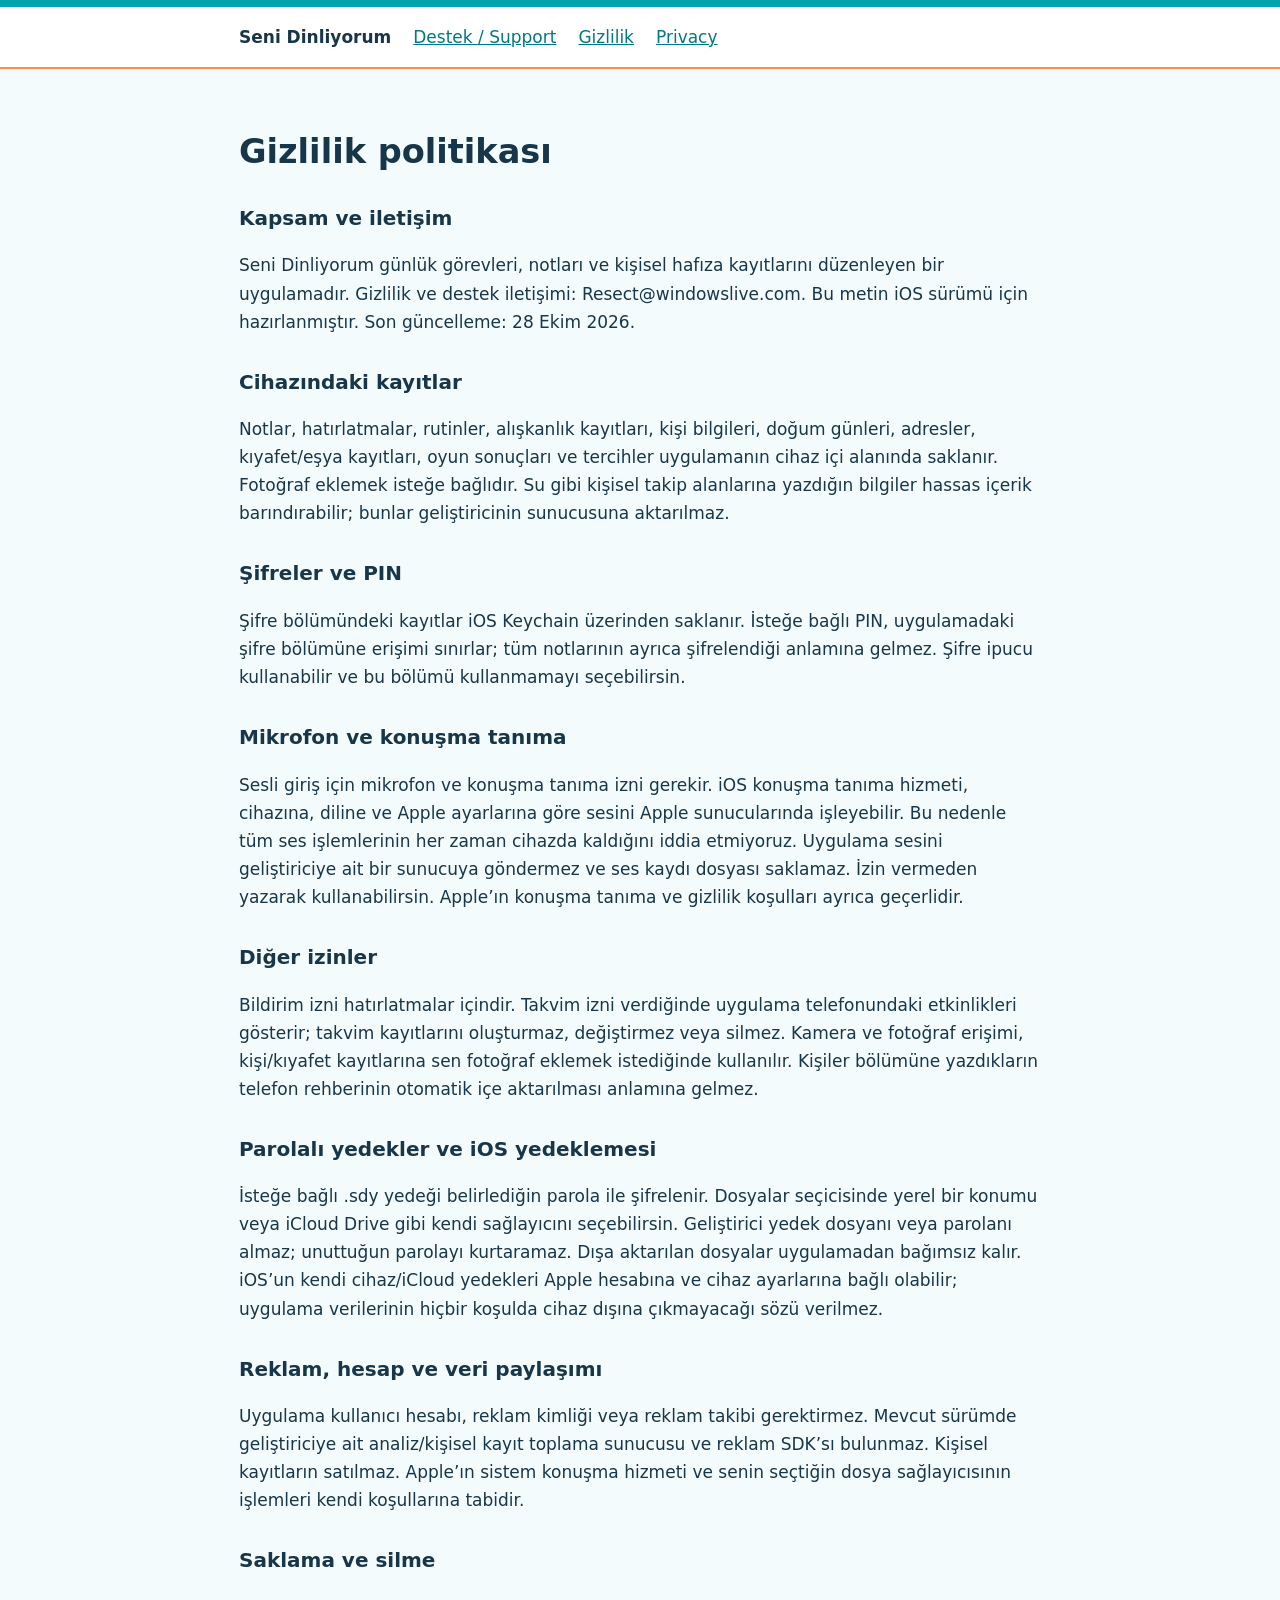
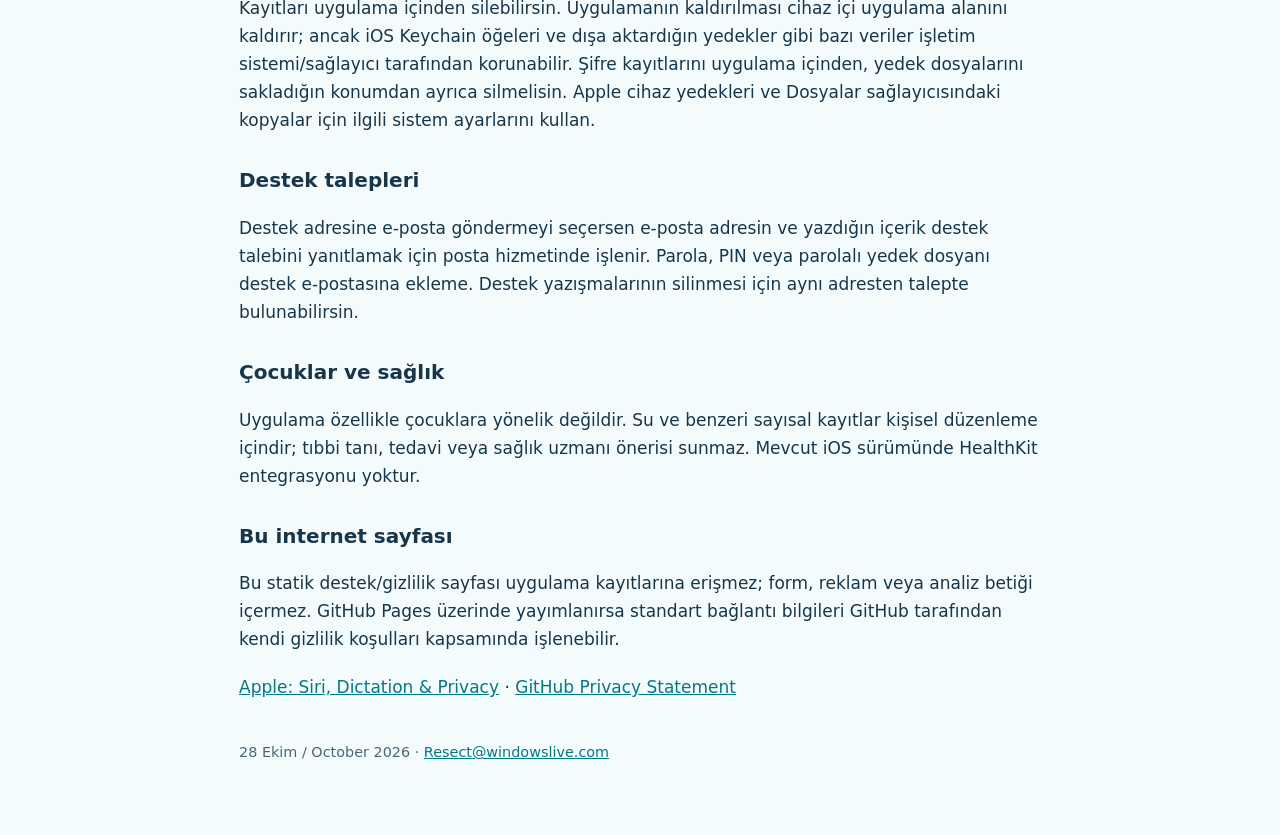
==== privacy.html @ 0890adbb "Publish support and bilingual privacy pages only" ====
<!doctype html><html lang="tr"><head><meta charset="utf-8"><meta name="viewport" content="width=device-width,initial-scale=1"><meta name="description" content="Seni Dinliyorum destek ve gizlilik bilgileri / Support and privacy information"><title>Gizlilik politikası · Seni Dinliyorum</title><link rel="stylesheet" href="site.css"></head><body><header><nav><strong>Seni Dinliyorum</strong><a href="index.html">Destek / Support</a><a href="privacy.html">Gizlilik</a><a href="privacy-en.html">Privacy</a></nav></header><main><h1>Gizlilik politikası</h1><section><h2>Kapsam ve iletişim</h2><p>Seni Dinliyorum günlük görevleri, notları ve kişisel hafıza kayıtlarını düzenleyen bir uygulamadır. Gizlilik ve destek iletişimi: Resect@windowslive.com. Bu metin iOS sürümü için hazırlanmıştır. Son güncelleme: 28 Ekim 2026.</p></section><section><h2>Cihazındaki kayıtlar</h2><p>Notlar, hatırlatmalar, rutinler, alışkanlık kayıtları, kişi bilgileri, doğum günleri, adresler, kıyafet/eşya kayıtları, oyun sonuçları ve tercihler uygulamanın cihaz içi alanında saklanır. Fotoğraf eklemek isteğe bağlıdır. Su gibi kişisel takip alanlarına yazdığın bilgiler hassas içerik barındırabilir; bunlar geliştiricinin sunucusuna aktarılmaz.</p></section><section><h2>Şifreler ve PIN</h2><p>Şifre bölümündeki kayıtlar iOS Keychain üzerinden saklanır. İsteğe bağlı PIN, uygulamadaki şifre bölümüne erişimi sınırlar; tüm notlarının ayrıca şifrelendiği anlamına gelmez. Şifre ipucu kullanabilir ve bu bölümü kullanmamayı seçebilirsin.</p></section><section><h2>Mikrofon ve konuşma tanıma</h2><p>Sesli giriş için mikrofon ve konuşma tanıma izni gerekir. iOS konuşma tanıma hizmeti, cihazına, diline ve Apple ayarlarına göre sesini Apple sunucularında işleyebilir. Bu nedenle tüm ses işlemlerinin her zaman cihazda kaldığını iddia etmiyoruz. Uygulama sesini geliştiriciye ait bir sunucuya göndermez ve ses kaydı dosyası saklamaz. İzin vermeden yazarak kullanabilirsin. Apple’ın konuşma tanıma ve gizlilik koşulları ayrıca geçerlidir.</p></section><section><h2>Diğer izinler</h2><p>Bildirim izni hatırlatmalar içindir. Takvim izni verdiğinde uygulama telefonundaki etkinlikleri gösterir; takvim kayıtlarını oluşturmaz, değiştirmez veya silmez. Kamera ve fotoğraf erişimi, kişi/kıyafet kayıtlarına sen fotoğraf eklemek istediğinde kullanılır. Kişiler bölümüne yazdıkların telefon rehberinin otomatik içe aktarılması anlamına gelmez.</p></section><section><h2>Parolalı yedekler ve iOS yedeklemesi</h2><p>İsteğe bağlı .sdy yedeği belirlediğin parola ile şifrelenir. Dosyalar seçicisinde yerel bir konumu veya iCloud Drive gibi kendi sağlayıcını seçebilirsin. Geliştirici yedek dosyanı veya parolanı almaz; unuttuğun parolayı kurtaramaz. Dışa aktarılan dosyalar uygulamadan bağımsız kalır. iOS’un kendi cihaz/iCloud yedekleri Apple hesabına ve cihaz ayarlarına bağlı olabilir; uygulama verilerinin hiçbir koşulda cihaz dışına çıkmayacağı sözü verilmez.</p></section><section><h2>Reklam, hesap ve veri paylaşımı</h2><p>Uygulama kullanıcı hesabı, reklam kimliği veya reklam takibi gerektirmez. Mevcut sürümde geliştiriciye ait analiz/kişisel kayıt toplama sunucusu ve reklam SDK’sı bulunmaz. Kişisel kayıtların satılmaz. Apple’ın sistem konuşma hizmeti ve senin seçtiğin dosya sağlayıcısının işlemleri kendi koşullarına tabidir.</p></section><section><h2>Saklama ve silme</h2><p>Kayıtları uygulama içinden silebilirsin. Uygulamanın kaldırılması cihaz içi uygulama alanını kaldırır; ancak iOS Keychain öğeleri ve dışa aktardığın yedekler gibi bazı veriler işletim sistemi/sağlayıcı tarafından korunabilir. Şifre kayıtlarını uygulama içinden, yedek dosyalarını sakladığın konumdan ayrıca silmelisin. Apple cihaz yedekleri ve Dosyalar sağlayıcısındaki kopyalar için ilgili sistem ayarlarını kullan.</p></section><section><h2>Destek talepleri</h2><p>Destek adresine e-posta göndermeyi seçersen e-posta adresin ve yazdığın içerik destek talebini yanıtlamak için posta hizmetinde işlenir. Parola, PIN veya parolalı yedek dosyanı destek e-postasına ekleme. Destek yazışmalarının silinmesi için aynı adresten talepte bulunabilirsin.</p></section><section><h2>Çocuklar ve sağlık</h2><p>Uygulama özellikle çocuklara yönelik değildir. Su ve benzeri sayısal kayıtlar kişisel düzenleme içindir; tıbbi tanı, tedavi veya sağlık uzmanı önerisi sunmaz. Mevcut iOS sürümünde HealthKit entegrasyonu yoktur.</p></section><section><h2>Bu internet sayfası</h2><p>Bu statik destek/gizlilik sayfası uygulama kayıtlarına erişmez; form, reklam veya analiz betiği içermez. GitHub Pages üzerinde yayımlanırsa standart bağlantı bilgileri GitHub tarafından kendi gizlilik koşulları kapsamında işlenebilir.</p></section><p><a href="https://www.apple.com/legal/privacy/data/en/ask-siri-dictation/">Apple: Siri, Dictation &amp; Privacy</a> · <a href="https://docs.github.com/en/site-policy/privacy-policies/github-general-privacy-statement">GitHub Privacy Statement</a></p><footer>28 Ekim / October 2026 · <a href="mailto:Resect@windowslive.com">Resect@windowslive.com</a></footer></main></body></html>
---- site.css ----
*{box-sizing:border-box}body{margin:0;background:#f4fbfc;color:#17364a;font:17px/1.65 system-ui,sans-serif}main{max-width:850px;margin:0 auto;padding:40px 24px 70px}header{border-top:7px solid #00a4ad;background:white;border-bottom:2px solid #ff8d4a}nav{max-width:850px;margin:auto;padding:16px 24px;display:flex;gap:22px;flex-wrap:wrap}a{color:#007985}h1{font-size:2.1rem;line-height:1.2}h2{font-size:1.25rem;margin-top:30px}p{margin:10px 0 20px}.card{padding:22px;background:white;border:1px solid #cce7e9;border-radius:18px;margin:22px 0}footer{font-size:.9rem;color:#496777;margin-top:40px}button{font:inherit}
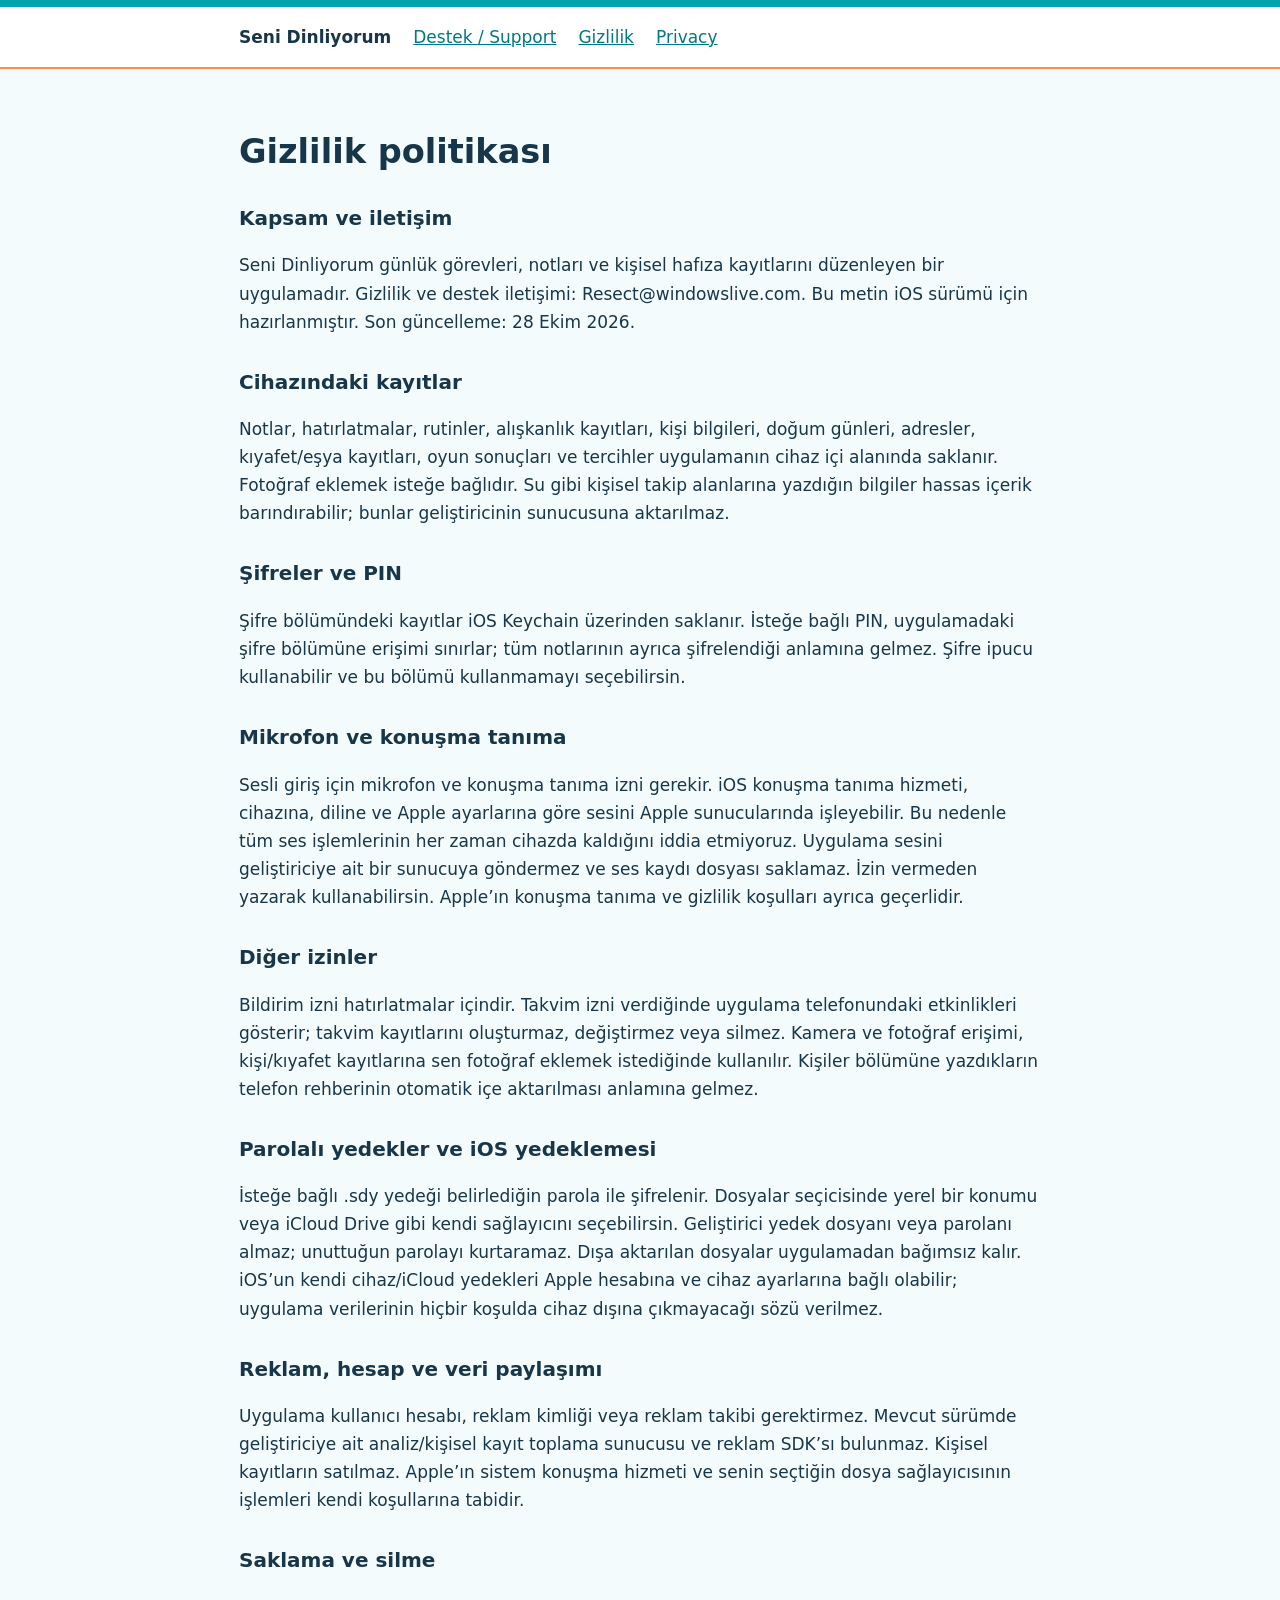
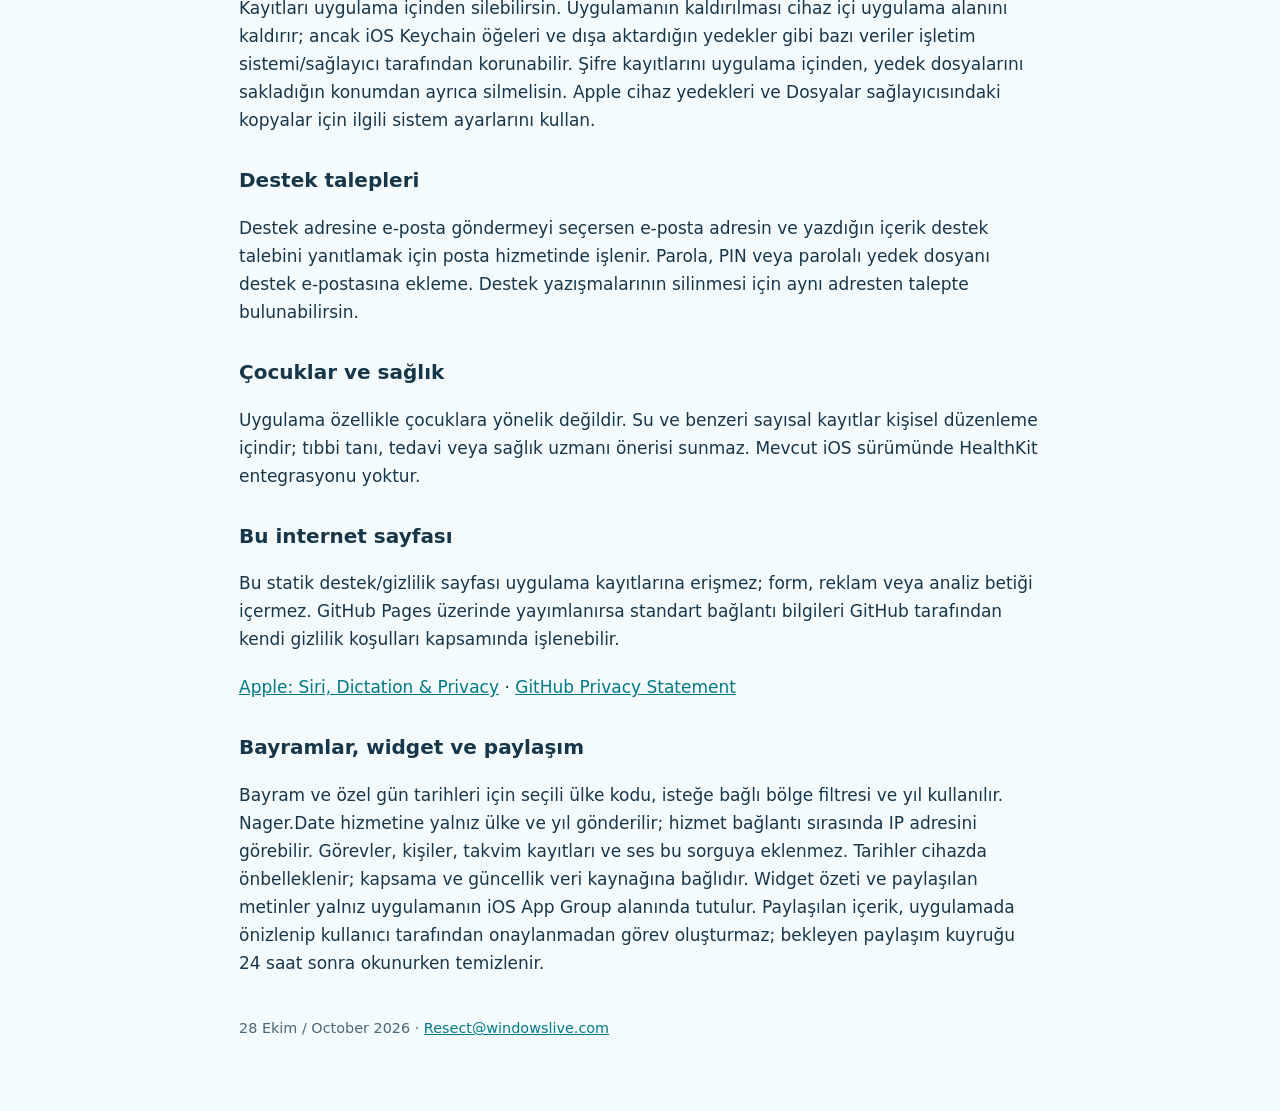
==== commit 49091887: "Explain regional holiday requests and on-device iOS extensions" ====
--- a/privacy.html
+++ b/privacy.html
@@ -1 +1 @@
-<!doctype html><html lang="tr"><head><meta charset="utf-8"><meta name="viewport" content="width=device-width,initial-scale=1"><meta name="description" content="Seni Dinliyorum destek ve gizlilik bilgileri / Support and privacy information"><title>Gizlilik politikası · Seni Dinliyorum</title><link rel="stylesheet" href="site.css"></head><body><header><nav><strong>Seni Dinliyorum</strong><a href="index.html">Destek / Support</a><a href="privacy.html">Gizlilik</a><a href="privacy-en.html">Privacy</a></nav></header><main><h1>Gizlilik politikası</h1><section><h2>Kapsam ve iletişim</h2><p>Seni Dinliyorum günlük görevleri, notları ve kişisel hafıza kayıtlarını düzenleyen bir uygulamadır. Gizlilik ve destek iletişimi: Resect@windowslive.com. Bu metin iOS sürümü için hazırlanmıştır. Son güncelleme: 28 Ekim 2026.</p></section><section><h2>Cihazındaki kayıtlar</h2><p>Notlar, hatırlatmalar, rutinler, alışkanlık kayıtları, kişi bilgileri, doğum günleri, adresler, kıyafet/eşya kayıtları, oyun sonuçları ve tercihler uygulamanın cihaz içi alanında saklanır. Fotoğraf eklemek isteğe bağlıdır. Su gibi kişisel takip alanlarına yazdığın bilgiler hassas içerik barındırabilir; bunlar geliştiricinin sunucusuna aktarılmaz.</p></section><section><h2>Şifreler ve PIN</h2><p>Şifre bölümündeki kayıtlar iOS Keychain üzerinden saklanır. İsteğe bağlı PIN, uygulamadaki şifre bölümüne erişimi sınırlar; tüm notlarının ayrıca şifrelendiği anlamına gelmez. Şifre ipucu kullanabilir ve bu bölümü kullanmamayı seçebilirsin.</p></section><section><h2>Mikrofon ve konuşma tanıma</h2><p>Sesli giriş için mikrofon ve konuşma tanıma izni gerekir. iOS konuşma tanıma hizmeti, cihazına, diline ve Apple ayarlarına göre sesini Apple sunucularında işleyebilir. Bu nedenle tüm ses işlemlerinin her zaman cihazda kaldığını iddia etmiyoruz. Uygulama sesini geliştiriciye ait bir sunucuya göndermez ve ses kaydı dosyası saklamaz. İzin vermeden yazarak kullanabilirsin. Apple’ın konuşma tanıma ve gizlilik koşulları ayrıca geçerlidir.</p></section><section><h2>Diğer izinler</h2><p>Bildirim izni hatırlatmalar içindir. Takvim izni verdiğinde uygulama telefonundaki etkinlikleri gösterir; takvim kayıtlarını oluşturmaz, değiştirmez veya silmez. Kamera ve fotoğraf erişimi, kişi/kıyafet kayıtlarına sen fotoğraf eklemek istediğinde kullanılır. Kişiler bölümüne yazdıkların telefon rehberinin otomatik içe aktarılması anlamına gelmez.</p></section><section><h2>Parolalı yedekler ve iOS yedeklemesi</h2><p>İsteğe bağlı .sdy yedeği belirlediğin parola ile şifrelenir. Dosyalar seçicisinde yerel bir konumu veya iCloud Drive gibi kendi sağlayıcını seçebilirsin. Geliştirici yedek dosyanı veya parolanı almaz; unuttuğun parolayı kurtaramaz. Dışa aktarılan dosyalar uygulamadan bağımsız kalır. iOS’un kendi cihaz/iCloud yedekleri Apple hesabına ve cihaz ayarlarına bağlı olabilir; uygulama verilerinin hiçbir koşulda cihaz dışına çıkmayacağı sözü verilmez.</p></section><section><h2>Reklam, hesap ve veri paylaşımı</h2><p>Uygulama kullanıcı hesabı, reklam kimliği veya reklam takibi gerektirmez. Mevcut sürümde geliştiriciye ait analiz/kişisel kayıt toplama sunucusu ve reklam SDK’sı bulunmaz. Kişisel kayıtların satılmaz. Apple’ın sistem konuşma hizmeti ve senin seçtiğin dosya sağlayıcısının işlemleri kendi koşullarına tabidir.</p></section><section><h2>Saklama ve silme</h2><p>Kayıtları uygulama içinden silebilirsin. Uygulamanın kaldırılması cihaz içi uygulama alanını kaldırır; ancak iOS Keychain öğeleri ve dışa aktardığın yedekler gibi bazı veriler işletim sistemi/sağlayıcı tarafından korunabilir. Şifre kayıtlarını uygulama içinden, yedek dosyalarını sakladığın konumdan ayrıca silmelisin. Apple cihaz yedekleri ve Dosyalar sağlayıcısındaki kopyalar için ilgili sistem ayarlarını kullan.</p></section><section><h2>Destek talepleri</h2><p>Destek adresine e-posta göndermeyi seçersen e-posta adresin ve yazdığın içerik destek talebini yanıtlamak için posta hizmetinde işlenir. Parola, PIN veya parolalı yedek dosyanı destek e-postasına ekleme. Destek yazışmalarının silinmesi için aynı adresten talepte bulunabilirsin.</p></section><section><h2>Çocuklar ve sağlık</h2><p>Uygulama özellikle çocuklara yönelik değildir. Su ve benzeri sayısal kayıtlar kişisel düzenleme içindir; tıbbi tanı, tedavi veya sağlık uzmanı önerisi sunmaz. Mevcut iOS sürümünde HealthKit entegrasyonu yoktur.</p></section><section><h2>Bu internet sayfası</h2><p>Bu statik destek/gizlilik sayfası uygulama kayıtlarına erişmez; form, reklam veya analiz betiği içermez. GitHub Pages üzerinde yayımlanırsa standart bağlantı bilgileri GitHub tarafından kendi gizlilik koşulları kapsamında işlenebilir.</p></section><p><a href="https://www.apple.com/legal/privacy/data/en/ask-siri-dictation/">Apple: Siri, Dictation &amp; Privacy</a> · <a href="https://docs.github.com/en/site-policy/privacy-policies/github-general-privacy-statement">GitHub Privacy Statement</a></p><footer>28 Ekim / October 2026 · <a href="mailto:Resect@windowslive.com">Resect@windowslive.com</a></footer></main></body></html>+<!doctype html><html lang="tr"><head><meta charset="utf-8"><meta name="viewport" content="width=device-width,initial-scale=1"><meta name="description" content="Seni Dinliyorum destek ve gizlilik bilgileri / Support and privacy information"><title>Gizlilik politikası · Seni Dinliyorum</title><link rel="stylesheet" href="site.css"></head><body><header><nav><strong>Seni Dinliyorum</strong><a href="index.html">Destek / Support</a><a href="privacy.html">Gizlilik</a><a href="privacy-en.html">Privacy</a></nav></header><main><h1>Gizlilik politikası</h1><section><h2>Kapsam ve iletişim</h2><p>Seni Dinliyorum günlük görevleri, notları ve kişisel hafıza kayıtlarını düzenleyen bir uygulamadır. Gizlilik ve destek iletişimi: Resect@windowslive.com. Bu metin iOS sürümü için hazırlanmıştır. Son güncelleme: 28 Ekim 2026.</p></section><section><h2>Cihazındaki kayıtlar</h2><p>Notlar, hatırlatmalar, rutinler, alışkanlık kayıtları, kişi bilgileri, doğum günleri, adresler, kıyafet/eşya kayıtları, oyun sonuçları ve tercihler uygulamanın cihaz içi alanında saklanır. Fotoğraf eklemek isteğe bağlıdır. Su gibi kişisel takip alanlarına yazdığın bilgiler hassas içerik barındırabilir; bunlar geliştiricinin sunucusuna aktarılmaz.</p></section><section><h2>Şifreler ve PIN</h2><p>Şifre bölümündeki kayıtlar iOS Keychain üzerinden saklanır. İsteğe bağlı PIN, uygulamadaki şifre bölümüne erişimi sınırlar; tüm notlarının ayrıca şifrelendiği anlamına gelmez. Şifre ipucu kullanabilir ve bu bölümü kullanmamayı seçebilirsin.</p></section><section><h2>Mikrofon ve konuşma tanıma</h2><p>Sesli giriş için mikrofon ve konuşma tanıma izni gerekir. iOS konuşma tanıma hizmeti, cihazına, diline ve Apple ayarlarına göre sesini Apple sunucularında işleyebilir. Bu nedenle tüm ses işlemlerinin her zaman cihazda kaldığını iddia etmiyoruz. Uygulama sesini geliştiriciye ait bir sunucuya göndermez ve ses kaydı dosyası saklamaz. İzin vermeden yazarak kullanabilirsin. Apple’ın konuşma tanıma ve gizlilik koşulları ayrıca geçerlidir.</p></section><section><h2>Diğer izinler</h2><p>Bildirim izni hatırlatmalar içindir. Takvim izni verdiğinde uygulama telefonundaki etkinlikleri gösterir; takvim kayıtlarını oluşturmaz, değiştirmez veya silmez. Kamera ve fotoğraf erişimi, kişi/kıyafet kayıtlarına sen fotoğraf eklemek istediğinde kullanılır. Kişiler bölümüne yazdıkların telefon rehberinin otomatik içe aktarılması anlamına gelmez.</p></section><section><h2>Parolalı yedekler ve iOS yedeklemesi</h2><p>İsteğe bağlı .sdy yedeği belirlediğin parola ile şifrelenir. Dosyalar seçicisinde yerel bir konumu veya iCloud Drive gibi kendi sağlayıcını seçebilirsin. Geliştirici yedek dosyanı veya parolanı almaz; unuttuğun parolayı kurtaramaz. Dışa aktarılan dosyalar uygulamadan bağımsız kalır. iOS’un kendi cihaz/iCloud yedekleri Apple hesabına ve cihaz ayarlarına bağlı olabilir; uygulama verilerinin hiçbir koşulda cihaz dışına çıkmayacağı sözü verilmez.</p></section><section><h2>Reklam, hesap ve veri paylaşımı</h2><p>Uygulama kullanıcı hesabı, reklam kimliği veya reklam takibi gerektirmez. Mevcut sürümde geliştiriciye ait analiz/kişisel kayıt toplama sunucusu ve reklam SDK’sı bulunmaz. Kişisel kayıtların satılmaz. Apple’ın sistem konuşma hizmeti ve senin seçtiğin dosya sağlayıcısının işlemleri kendi koşullarına tabidir.</p></section><section><h2>Saklama ve silme</h2><p>Kayıtları uygulama içinden silebilirsin. Uygulamanın kaldırılması cihaz içi uygulama alanını kaldırır; ancak iOS Keychain öğeleri ve dışa aktardığın yedekler gibi bazı veriler işletim sistemi/sağlayıcı tarafından korunabilir. Şifre kayıtlarını uygulama içinden, yedek dosyalarını sakladığın konumdan ayrıca silmelisin. Apple cihaz yedekleri ve Dosyalar sağlayıcısındaki kopyalar için ilgili sistem ayarlarını kullan.</p></section><section><h2>Destek talepleri</h2><p>Destek adresine e-posta göndermeyi seçersen e-posta adresin ve yazdığın içerik destek talebini yanıtlamak için posta hizmetinde işlenir. Parola, PIN veya parolalı yedek dosyanı destek e-postasına ekleme. Destek yazışmalarının silinmesi için aynı adresten talepte bulunabilirsin.</p></section><section><h2>Çocuklar ve sağlık</h2><p>Uygulama özellikle çocuklara yönelik değildir. Su ve benzeri sayısal kayıtlar kişisel düzenleme içindir; tıbbi tanı, tedavi veya sağlık uzmanı önerisi sunmaz. Mevcut iOS sürümünde HealthKit entegrasyonu yoktur.</p></section><section><h2>Bu internet sayfası</h2><p>Bu statik destek/gizlilik sayfası uygulama kayıtlarına erişmez; form, reklam veya analiz betiği içermez. GitHub Pages üzerinde yayımlanırsa standart bağlantı bilgileri GitHub tarafından kendi gizlilik koşulları kapsamında işlenebilir.</p></section><p><a href="https://www.apple.com/legal/privacy/data/en/ask-siri-dictation/">Apple: Siri, Dictation &amp; Privacy</a> · <a href="https://docs.github.com/en/site-policy/privacy-policies/github-general-privacy-statement">GitHub Privacy Statement</a></p><section><h2>Bayramlar, widget ve paylaşım</h2><p>Bayram ve özel gün tarihleri için seçili ülke kodu, isteğe bağlı bölge filtresi ve yıl kullanılır. Nager.Date hizmetine yalnız ülke ve yıl gönderilir; hizmet bağlantı sırasında IP adresini görebilir. Görevler, kişiler, takvim kayıtları ve ses bu sorguya eklenmez. Tarihler cihazda önbelleklenir; kapsama ve güncellik veri kaynağına bağlıdır. Widget özeti ve paylaşılan metinler yalnız uygulamanın iOS App Group alanında tutulur. Paylaşılan içerik, uygulamada önizlenip kullanıcı tarafından onaylanmadan görev oluşturmaz; bekleyen paylaşım kuyruğu 24 saat sonra okunurken temizlenir.</p></section><footer>28 Ekim / October 2026 · <a href="mailto:Resect@windowslive.com">Resect@windowslive.com</a></footer></main></body></html>
